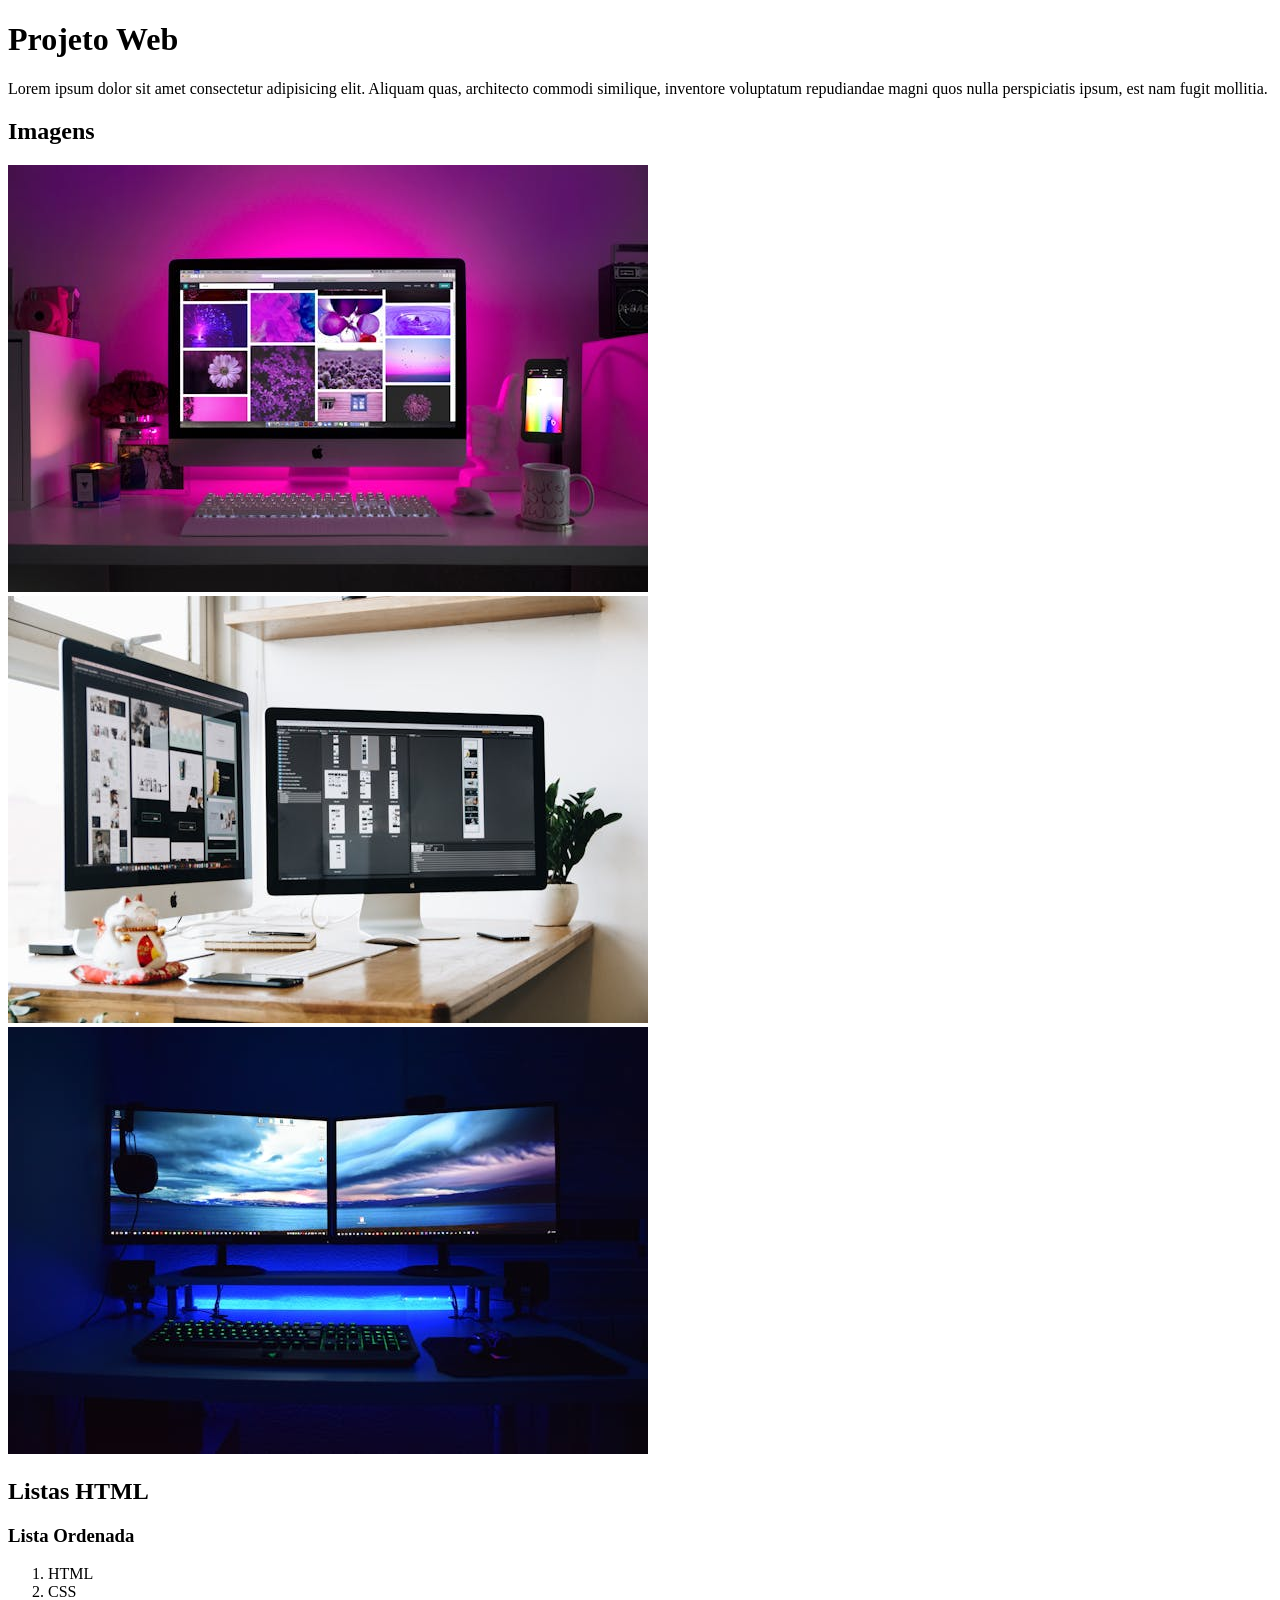
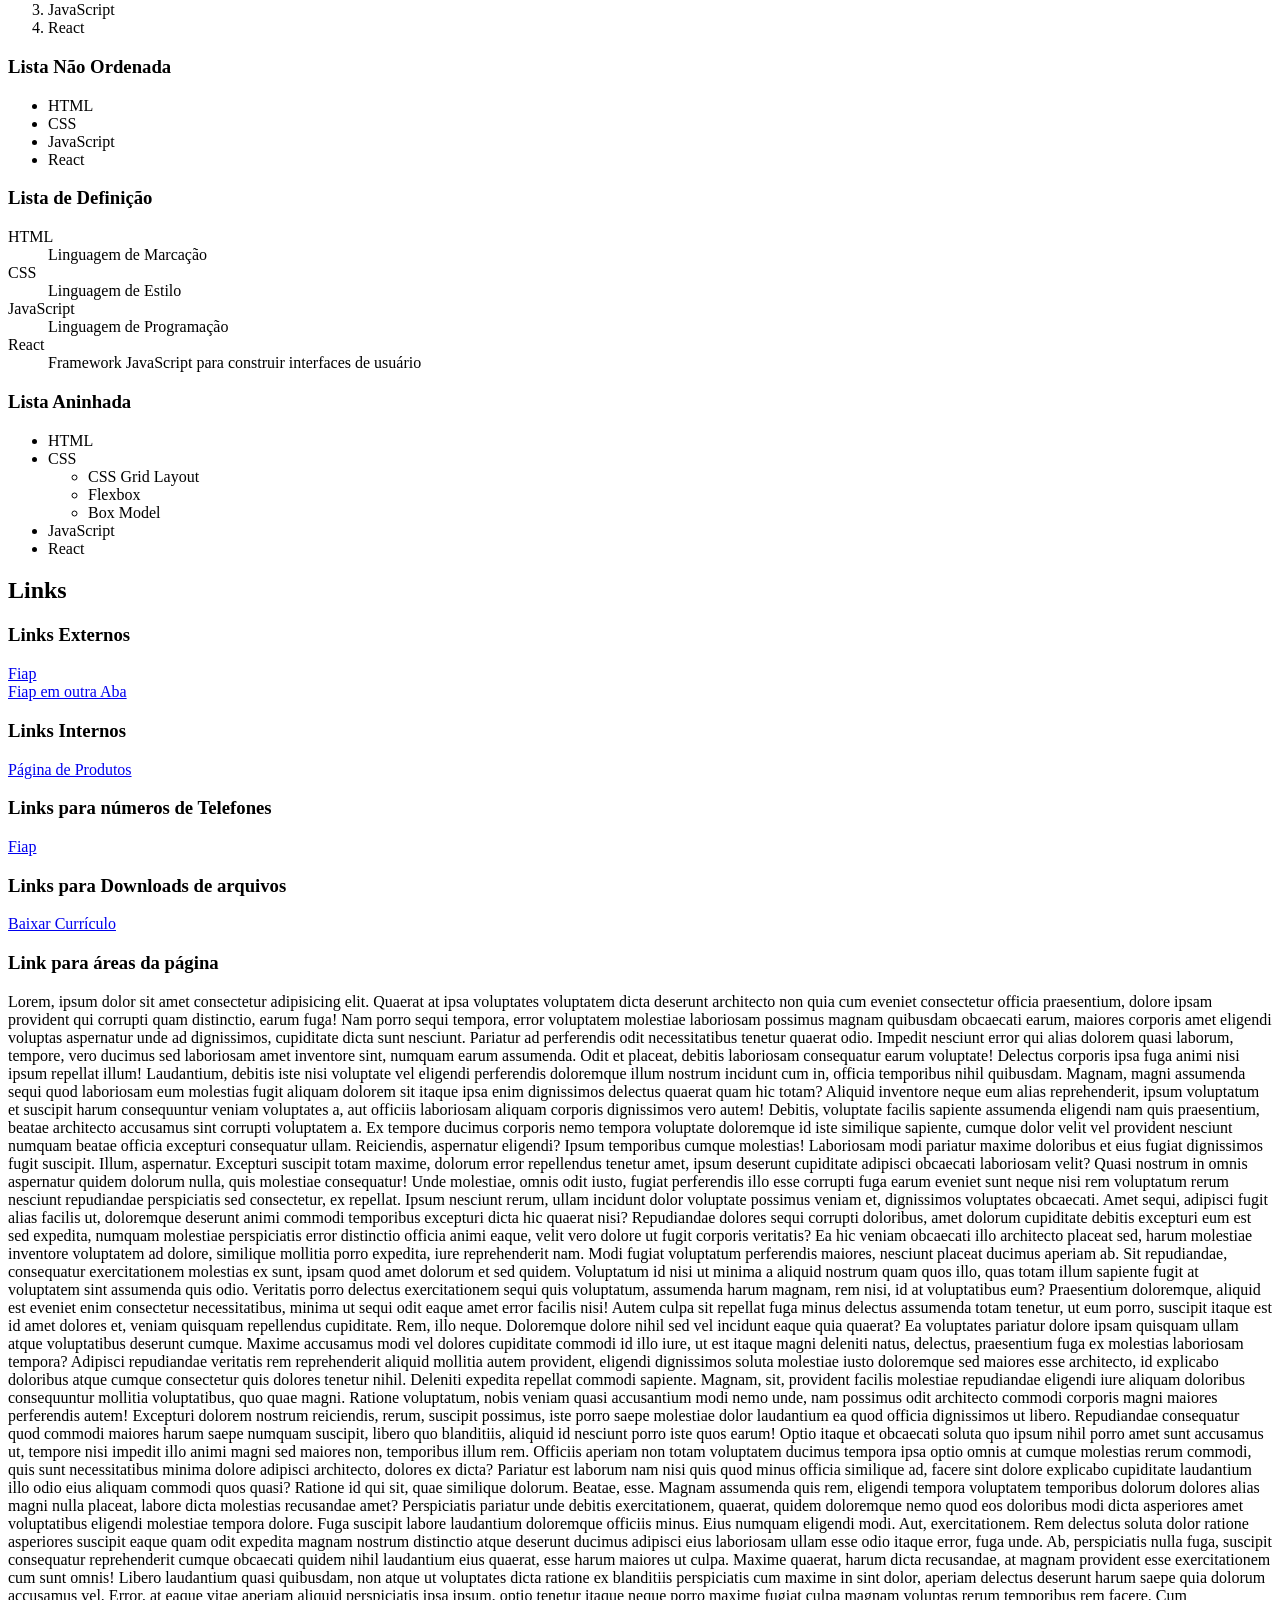
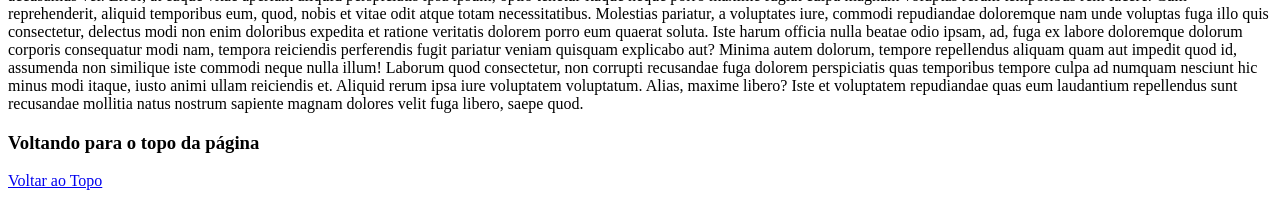
==== index.html @ ab98b302 "Initial commit" ====
<!DOCTYPE html>
<html lang="pt-BR">
<head>
  <meta charset="UTF-8">
  <meta name="viewport" content="width=device-width, initial-scale=1.0">
  <title>Projeto Web</title>
</head>
<body>
  <h1 id="topo">Projeto Web</h1>
  <p>
    Lorem ipsum dolor sit amet consectetur adipisicing elit. Aliquam quas, architecto commodi similique, inventore voluptatum repudiandae magni quos nulla perspiciatis ipsum, est nam fugit mollitia.
  </p>

  <h2>Imagens</h2>
  <img src="./assets/images/pexels-designecologist-1779487.jpg" alt="Meu escritório em casa" title="Meu escritório em casa">
  <img src="./assets/images/pexels-tranmautritam-326501.jpg" alt="Meu escritório no trabalho" title="Meu escritório no trabalho">
  <img src="./assets/images/pexels-xexusdesigner-777001.jpg" alt="Meu quarto gamer" title="Meu quarto gamer">

  <h2>Listas HTML</h2>
  <h3>Lista Ordenada</h3>
  <ol>
    <li>HTML</li>
    <li>CSS</li>
    <li>JavaScript</li>
    <li>React</li>
  </ol>

  <h3>Lista Não Ordenada</h3>
  <ul>
    <li>HTML</li>
    <li>CSS</li>
    <li>JavaScript</li>
    <li>React</li>
  </ul>

  <h3>Lista de Definição</h3>
  <dl>
    <dt>HTML</dt>
    <dd>Linguagem de Marcação</dd>
    <dt>CSS</dt>
    <dd>Linguagem de Estilo</dd>
    <dt>JavaScript</dt>
    <dd>Linguagem de Programação</dd>
    <dt>React</dt>
    <dd>Framework JavaScript para construir interfaces de usuário</dd>
  </dl>

  <h3>Lista Aninhada</h3>
  <ul>
    <li>HTML</li>
    <li>CSS
      <ul>
        <li>CSS Grid Layout</li>
        <li>Flexbox</li>
        <li>Box Model</li>
      </ul>
    </li>
    <li>JavaScript</li>
    <li>React</li>
  </ul>

  <h2>Links</h2>
  <h3>Links Externos</h3>
  <a href="https://www.fiap.com.br">Fiap</a><br>
  <a href="https://www.fiap.com.br" target="_blank">Fiap em outra Aba</a>

  <h3>Links Internos</h3>
  <a href="./assets/pages/produtos.html">Página de Produtos</a>

  <h3>Links para números de Telefones</h3>
  <a href="tel:11950508080">Fiap</a>

  <h3>Links para Downloads de arquivos</h3>
  <a href="./assets/downloads/CV_Samara-v3.pdf" download>Baixar Currículo</a>

  <h3>Link para áreas da página</h3>
  <p>
    Lorem, ipsum dolor sit amet consectetur adipisicing elit. Quaerat at ipsa voluptates voluptatem dicta deserunt architecto non quia cum eveniet consectetur officia praesentium, dolore ipsam provident qui corrupti quam distinctio, earum fuga! Nam porro sequi tempora, error voluptatem molestiae laboriosam possimus magnam quibusdam obcaecati earum, maiores corporis amet eligendi voluptas aspernatur unde ad dignissimos, cupiditate dicta sunt nesciunt. Pariatur ad perferendis odit necessitatibus tenetur quaerat odio. Impedit nesciunt error qui alias dolorem quasi laborum, tempore, vero ducimus sed laboriosam amet inventore sint, numquam earum assumenda. Odit et placeat, debitis laboriosam consequatur earum voluptate! Delectus corporis ipsa fuga animi nisi ipsum repellat illum! Laudantium, debitis iste nisi voluptate vel eligendi perferendis doloremque illum nostrum incidunt cum in, officia temporibus nihil quibusdam. Magnam, magni assumenda sequi quod laboriosam eum molestias fugit aliquam dolorem sit itaque ipsa enim dignissimos delectus quaerat quam hic totam? Aliquid inventore neque eum alias reprehenderit, ipsum voluptatum et suscipit harum consequuntur veniam voluptates a, aut officiis laboriosam aliquam corporis dignissimos vero autem! Debitis, voluptate facilis sapiente assumenda eligendi nam quis praesentium, beatae architecto accusamus sint corrupti voluptatem a. Ex tempore ducimus corporis nemo tempora voluptate doloremque id iste similique sapiente, cumque dolor velit vel provident nesciunt numquam beatae officia excepturi consequatur ullam. Reiciendis, aspernatur eligendi? Ipsum temporibus cumque molestias! Laboriosam modi pariatur maxime doloribus et eius fugiat dignissimos fugit suscipit. Illum, aspernatur. Excepturi suscipit totam maxime, dolorum error repellendus tenetur amet, ipsum deserunt cupiditate adipisci obcaecati laboriosam velit? Quasi nostrum in omnis aspernatur quidem dolorum nulla, quis molestiae consequatur! Unde molestiae, omnis odit iusto, fugiat perferendis illo esse corrupti fuga earum eveniet sunt neque nisi rem voluptatum rerum nesciunt repudiandae perspiciatis sed consectetur, ex repellat. Ipsum nesciunt rerum, ullam incidunt dolor voluptate possimus veniam et, dignissimos voluptates obcaecati. Amet sequi, adipisci fugit alias facilis ut, doloremque deserunt animi commodi temporibus excepturi dicta hic quaerat nisi? Repudiandae dolores sequi corrupti doloribus, amet dolorum cupiditate debitis excepturi eum est sed expedita, numquam molestiae perspiciatis error distinctio officia animi eaque, velit vero dolore ut fugit corporis veritatis? Ea hic veniam obcaecati illo architecto placeat sed, harum molestiae inventore voluptatem ad dolore, similique mollitia porro expedita, iure reprehenderit nam. Modi fugiat voluptatum perferendis maiores, nesciunt placeat ducimus aperiam ab. Sit repudiandae, consequatur exercitationem molestias ex sunt, ipsam quod amet dolorum et sed quidem. Voluptatum id nisi ut minima a aliquid nostrum quam quos illo, quas totam illum sapiente fugit at voluptatem sint assumenda quis odio. Veritatis porro delectus exercitationem sequi quis voluptatum, assumenda harum magnam, rem nisi, id at voluptatibus eum? Praesentium doloremque, aliquid est eveniet enim consectetur necessitatibus, minima ut sequi odit eaque amet error facilis nisi! Autem culpa sit repellat fuga minus delectus assumenda totam tenetur, ut eum porro, suscipit itaque est id amet dolores et, veniam quisquam repellendus cupiditate. Rem, illo neque. Doloremque dolore nihil sed vel incidunt eaque quia quaerat? Ea voluptates pariatur dolore ipsam quisquam ullam atque voluptatibus deserunt cumque. Maxime accusamus modi vel dolores cupiditate commodi id illo iure, ut est itaque magni deleniti natus, delectus, praesentium fuga ex molestias laboriosam tempora? Adipisci repudiandae veritatis rem reprehenderit aliquid mollitia autem provident, eligendi dignissimos soluta molestiae iusto doloremque sed maiores esse architecto, id explicabo doloribus atque cumque consectetur quis dolores tenetur nihil. Deleniti expedita repellat commodi sapiente. Magnam, sit, provident facilis molestiae repudiandae eligendi iure aliquam doloribus consequuntur mollitia voluptatibus, quo quae magni. Ratione voluptatum, nobis veniam quasi accusantium modi nemo unde, nam possimus odit architecto commodi corporis magni maiores perferendis autem! Excepturi dolorem nostrum reiciendis, rerum, suscipit possimus, iste porro saepe molestiae dolor laudantium ea quod officia dignissimos ut libero. Repudiandae consequatur quod commodi maiores harum saepe numquam suscipit, libero quo blanditiis, aliquid id nesciunt porro iste quos earum! Optio itaque et obcaecati soluta quo ipsum nihil porro amet sunt accusamus ut, tempore nisi impedit illo animi magni sed maiores non, temporibus illum rem. Officiis aperiam non totam voluptatem ducimus tempora ipsa optio omnis at cumque molestias rerum commodi, quis sunt necessitatibus minima dolore adipisci architecto, dolores ex dicta? Pariatur est laborum nam nisi quis quod minus officia similique ad, facere sint dolore explicabo cupiditate laudantium illo odio eius aliquam commodi quos quasi? Ratione id qui sit, quae similique dolorum. Beatae, esse. Magnam assumenda quis rem, eligendi tempora voluptatem temporibus dolorum dolores alias magni nulla placeat, labore dicta molestias recusandae amet? Perspiciatis pariatur unde debitis exercitationem, quaerat, quidem doloremque nemo quod eos doloribus modi dicta asperiores amet voluptatibus eligendi molestiae tempora dolore. Fuga suscipit labore laudantium doloremque officiis minus. Eius numquam eligendi modi. Aut, exercitationem. Rem delectus soluta dolor ratione asperiores suscipit eaque quam odit expedita magnam nostrum distinctio atque deserunt ducimus adipisci eius laboriosam ullam esse odio itaque error, fuga unde. Ab, perspiciatis nulla fuga, suscipit consequatur reprehenderit cumque obcaecati quidem nihil laudantium eius quaerat, esse harum maiores ut culpa. Maxime quaerat, harum dicta recusandae, at magnam provident esse exercitationem cum sunt omnis! Libero laudantium quasi quibusdam, non atque ut voluptates dicta ratione ex blanditiis perspiciatis cum maxime in sint dolor, aperiam delectus deserunt harum saepe quia dolorum accusamus vel. Error, at eaque vitae aperiam aliquid perspiciatis ipsa ipsum, optio tenetur itaque neque porro maxime fugiat culpa magnam voluptas rerum temporibus rem facere. Cum reprehenderit, aliquid temporibus eum, quod, nobis et vitae odit atque totam necessitatibus. Molestias pariatur, a voluptates iure, commodi repudiandae doloremque nam unde voluptas fuga illo quis consectetur, delectus modi non enim doloribus expedita et ratione veritatis dolorem porro eum quaerat soluta. Iste harum officia nulla beatae odio ipsam, ad, fuga ex labore doloremque dolorum corporis consequatur modi nam, tempora reiciendis perferendis fugit pariatur veniam quisquam explicabo aut? Minima autem dolorum, tempore repellendus aliquam quam aut impedit quod id, assumenda non similique iste commodi neque nulla illum! Laborum quod consectetur, non corrupti recusandae fuga dolorem perspiciatis quas temporibus tempore culpa ad numquam nesciunt hic minus modi itaque, iusto animi ullam reiciendis et. Aliquid rerum ipsa iure voluptatem voluptatum. Alias, maxime libero? Iste et voluptatem repudiandae quas eum laudantium repellendus sunt recusandae mollitia natus nostrum sapiente magnam dolores velit fuga libero, saepe quod.
  </p>
  <h3>Voltando para o topo da página</h3>
  <a href="#topo">Voltar ao Topo</a>
</body>
</html>
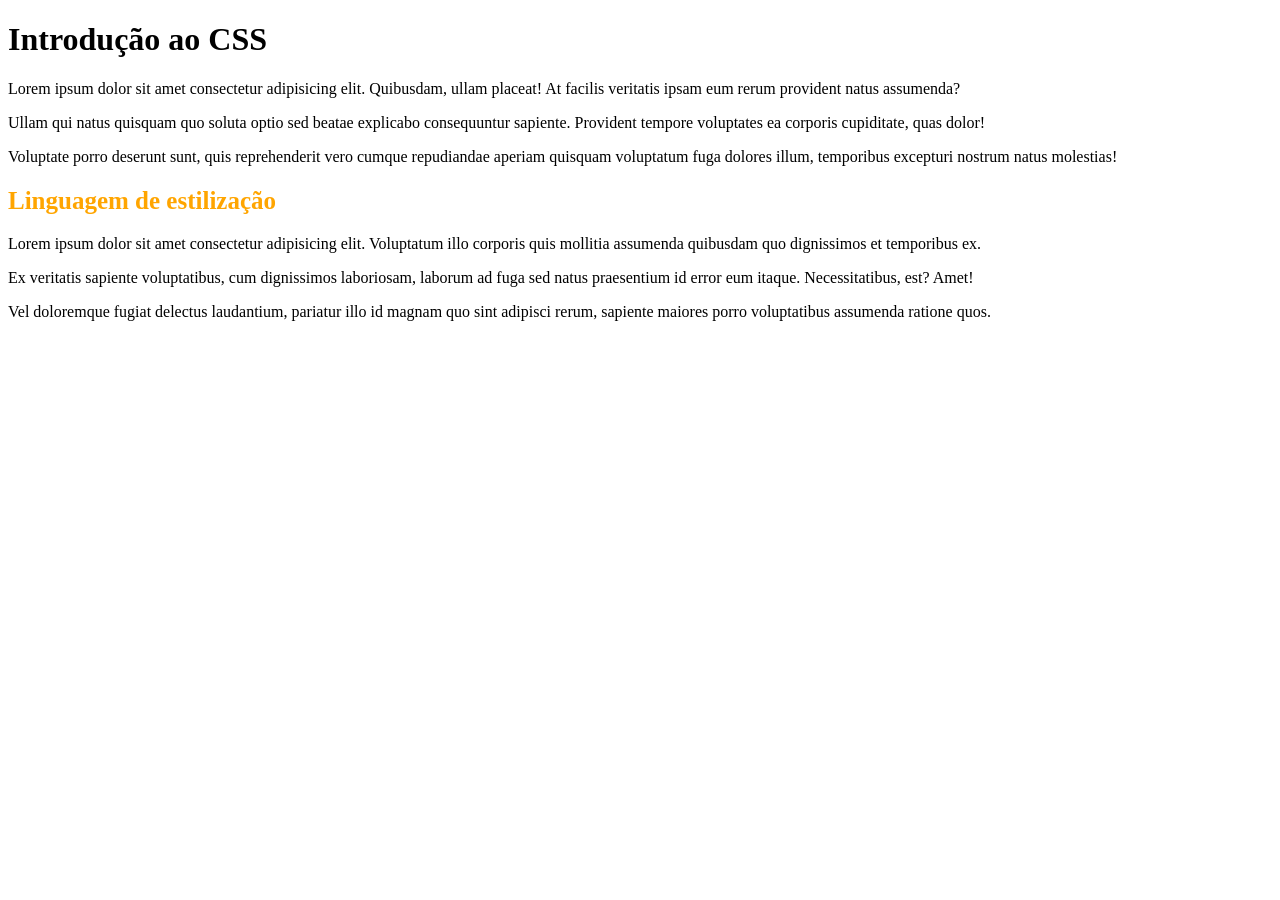
==== commit df683416: "CSS_inline_interno_externo" ====
--- a/index.html
+++ b/index.html
@@ -3,81 +3,41 @@
 <head>
   <meta charset="UTF-8">
   <meta name="viewport" content="width=device-width, initial-scale=1.0">
-  <title>Projeto Web</title>
+  <title>Introdução CSS</title>
+
+  <!-- CSS Interno - dentro da tag <style> -->
+<!--   <style>
+    p {
+      color:darkmagenta;
+      font-size: 20px;
+    }
+  </style> -->
+
+<!--Linkar a CSS com o HTML-->
+<link rel="stylesheet" href="./assets/css/styles.css">
 </head>
 <body>
-  <h1 id="topo">Projeto Web</h1>
-  <p>
-    Lorem ipsum dolor sit amet consectetur adipisicing elit. Aliquam quas, architecto commodi similique, inventore voluptatum repudiandae magni quos nulla perspiciatis ipsum, est nam fugit mollitia.
-  </p>
 
-  <h2>Imagens</h2>
-  <img src="./assets/images/pexels-designecologist-1779487.jpg" alt="Meu escritório em casa" title="Meu escritório em casa">
-  <img src="./assets/images/pexels-tranmautritam-326501.jpg" alt="Meu escritório no trabalho" title="Meu escritório no trabalho">
-  <img src="./assets/images/pexels-xexusdesigner-777001.jpg" alt="Meu quarto gamer" title="Meu quarto gamer">
+  <!-- CSS Inline - atributo style-->
+<!--   <h1 style="color:red">Introdução ao CSS</h1> -->
 
-  <h2>Listas HTML</h2>
-  <h3>Lista Ordenada</h3>
-  <ol>
-    <li>HTML</li>
-    <li>CSS</li>
-    <li>JavaScript</li>
-    <li>React</li>
-  </ol>
+  <h1>Introdução ao CSS</h1>
 
-  <h3>Lista Não Ordenada</h3>
-  <ul>
-    <li>HTML</li>
-    <li>CSS</li>
-    <li>JavaScript</li>
-    <li>React</li>
-  </ul>
+<!--   <p style="color:blue">Lorem ipsum dolor sit amet consectetur adipisicing elit. Quibusdam, ullam placeat! At facilis veritatis ipsam eum rerum provident natus assumenda?</p> -->
 
-  <h3>Lista de Definição</h3>
-  <dl>
-    <dt>HTML</dt>
-    <dd>Linguagem de Marcação</dd>
-    <dt>CSS</dt>
-    <dd>Linguagem de Estilo</dd>
-    <dt>JavaScript</dt>
-    <dd>Linguagem de Programação</dd>
-    <dt>React</dt>
-    <dd>Framework JavaScript para construir interfaces de usuário</dd>
-  </dl>
+  <p>Lorem ipsum dolor sit amet consectetur adipisicing elit. Quibusdam, ullam placeat! At facilis veritatis ipsam eum rerum provident natus assumenda?</p>
 
-  <h3>Lista Aninhada</h3>
-  <ul>
-    <li>HTML</li>
-    <li>CSS
-      <ul>
-        <li>CSS Grid Layout</li>
-        <li>Flexbox</li>
-        <li>Box Model</li>
-      </ul>
-    </li>
-    <li>JavaScript</li>
-    <li>React</li>
-  </ul>
+  <p>Ullam qui natus quisquam quo soluta optio sed beatae explicabo consequuntur sapiente. Provident tempore voluptates ea corporis cupiditate, quas dolor!</p>
 
-  <h2>Links</h2>
-  <h3>Links Externos</h3>
-  <a href="https://www.fiap.com.br">Fiap</a><br>
-  <a href="https://www.fiap.com.br" target="_blank">Fiap em outra Aba</a>
+  <p>Voluptate porro deserunt sunt, quis reprehenderit vero cumque repudiandae aperiam quisquam voluptatum fuga dolores illum, temporibus excepturi nostrum natus molestias!</p>
 
-  <h3>Links Internos</h3>
-  <a href="./assets/pages/produtos.html">Página de Produtos</a>
+  <h2>Linguagem de estilização</h2>
+  <p>Lorem ipsum dolor sit amet consectetur adipisicing elit. Voluptatum illo corporis quis mollitia assumenda quibusdam quo dignissimos et temporibus ex.</p>
 
-  <h3>Links para números de Telefones</h3>
-  <a href="tel:11950508080">Fiap</a>
+  <p>Ex veritatis sapiente voluptatibus, cum dignissimos laboriosam, laborum ad fuga sed natus praesentium id error eum itaque. Necessitatibus, est? Amet!</p>
 
-  <h3>Links para Downloads de arquivos</h3>
-  <a href="./assets/downloads/CV_Samara-v3.pdf" download>Baixar Currículo</a>
+  <p>Vel doloremque fugiat delectus laudantium, pariatur illo id magnam quo sint adipisci rerum, sapiente maiores porro voluptatibus assumenda ratione quos.</p>
 
-  <h3>Link para áreas da página</h3>
-  <p>
-    Lorem, ipsum dolor sit amet consectetur adipisicing elit. Quaerat at ipsa voluptates voluptatem dicta deserunt architecto non quia cum eveniet consectetur officia praesentium, dolore ipsam provident qui corrupti quam distinctio, earum fuga! Nam porro sequi tempora, error voluptatem molestiae laboriosam possimus magnam quibusdam obcaecati earum, maiores corporis amet eligendi voluptas aspernatur unde ad dignissimos, cupiditate dicta sunt nesciunt. Pariatur ad perferendis odit necessitatibus tenetur quaerat odio. Impedit nesciunt error qui alias dolorem quasi laborum, tempore, vero ducimus sed laboriosam amet inventore sint, numquam earum assumenda. Odit et placeat, debitis laboriosam consequatur earum voluptate! Delectus corporis ipsa fuga animi nisi ipsum repellat illum! Laudantium, debitis iste nisi voluptate vel eligendi perferendis doloremque illum nostrum incidunt cum in, officia temporibus nihil quibusdam. Magnam, magni assumenda sequi quod laboriosam eum molestias fugit aliquam dolorem sit itaque ipsa enim dignissimos delectus quaerat quam hic totam? Aliquid inventore neque eum alias reprehenderit, ipsum voluptatum et suscipit harum consequuntur veniam voluptates a, aut officiis laboriosam aliquam corporis dignissimos vero autem! Debitis, voluptate facilis sapiente assumenda eligendi nam quis praesentium, beatae architecto accusamus sint corrupti voluptatem a. Ex tempore ducimus corporis nemo tempora voluptate doloremque id iste similique sapiente, cumque dolor velit vel provident nesciunt numquam beatae officia excepturi consequatur ullam. Reiciendis, aspernatur eligendi? Ipsum temporibus cumque molestias! Laboriosam modi pariatur maxime doloribus et eius fugiat dignissimos fugit suscipit. Illum, aspernatur. Excepturi suscipit totam maxime, dolorum error repellendus tenetur amet, ipsum deserunt cupiditate adipisci obcaecati laboriosam velit? Quasi nostrum in omnis aspernatur quidem dolorum nulla, quis molestiae consequatur! Unde molestiae, omnis odit iusto, fugiat perferendis illo esse corrupti fuga earum eveniet sunt neque nisi rem voluptatum rerum nesciunt repudiandae perspiciatis sed consectetur, ex repellat. Ipsum nesciunt rerum, ullam incidunt dolor voluptate possimus veniam et, dignissimos voluptates obcaecati. Amet sequi, adipisci fugit alias facilis ut, doloremque deserunt animi commodi temporibus excepturi dicta hic quaerat nisi? Repudiandae dolores sequi corrupti doloribus, amet dolorum cupiditate debitis excepturi eum est sed expedita, numquam molestiae perspiciatis error distinctio officia animi eaque, velit vero dolore ut fugit corporis veritatis? Ea hic veniam obcaecati illo architecto placeat sed, harum molestiae inventore voluptatem ad dolore, similique mollitia porro expedita, iure reprehenderit nam. Modi fugiat voluptatum perferendis maiores, nesciunt placeat ducimus aperiam ab. Sit repudiandae, consequatur exercitationem molestias ex sunt, ipsam quod amet dolorum et sed quidem. Voluptatum id nisi ut minima a aliquid nostrum quam quos illo, quas totam illum sapiente fugit at voluptatem sint assumenda quis odio. Veritatis porro delectus exercitationem sequi quis voluptatum, assumenda harum magnam, rem nisi, id at voluptatibus eum? Praesentium doloremque, aliquid est eveniet enim consectetur necessitatibus, minima ut sequi odit eaque amet error facilis nisi! Autem culpa sit repellat fuga minus delectus assumenda totam tenetur, ut eum porro, suscipit itaque est id amet dolores et, veniam quisquam repellendus cupiditate. Rem, illo neque. Doloremque dolore nihil sed vel incidunt eaque quia quaerat? Ea voluptates pariatur dolore ipsam quisquam ullam atque voluptatibus deserunt cumque. Maxime accusamus modi vel dolores cupiditate commodi id illo iure, ut est itaque magni deleniti natus, delectus, praesentium fuga ex molestias laboriosam tempora? Adipisci repudiandae veritatis rem reprehenderit aliquid mollitia autem provident, eligendi dignissimos soluta molestiae iusto doloremque sed maiores esse architecto, id explicabo doloribus atque cumque consectetur quis dolores tenetur nihil. Deleniti expedita repellat commodi sapiente. Magnam, sit, provident facilis molestiae repudiandae eligendi iure aliquam doloribus consequuntur mollitia voluptatibus, quo quae magni. Ratione voluptatum, nobis veniam quasi accusantium modi nemo unde, nam possimus odit architecto commodi corporis magni maiores perferendis autem! Excepturi dolorem nostrum reiciendis, rerum, suscipit possimus, iste porro saepe molestiae dolor laudantium ea quod officia dignissimos ut libero. Repudiandae consequatur quod commodi maiores harum saepe numquam suscipit, libero quo blanditiis, aliquid id nesciunt porro iste quos earum! Optio itaque et obcaecati soluta quo ipsum nihil porro amet sunt accusamus ut, tempore nisi impedit illo animi magni sed maiores non, temporibus illum rem. Officiis aperiam non totam voluptatem ducimus tempora ipsa optio omnis at cumque molestias rerum commodi, quis sunt necessitatibus minima dolore adipisci architecto, dolores ex dicta? Pariatur est laborum nam nisi quis quod minus officia similique ad, facere sint dolore explicabo cupiditate laudantium illo odio eius aliquam commodi quos quasi? Ratione id qui sit, quae similique dolorum. Beatae, esse. Magnam assumenda quis rem, eligendi tempora voluptatem temporibus dolorum dolores alias magni nulla placeat, labore dicta molestias recusandae amet? Perspiciatis pariatur unde debitis exercitationem, quaerat, quidem doloremque nemo quod eos doloribus modi dicta asperiores amet voluptatibus eligendi molestiae tempora dolore. Fuga suscipit labore laudantium doloremque officiis minus. Eius numquam eligendi modi. Aut, exercitationem. Rem delectus soluta dolor ratione asperiores suscipit eaque quam odit expedita magnam nostrum distinctio atque deserunt ducimus adipisci eius laboriosam ullam esse odio itaque error, fuga unde. Ab, perspiciatis nulla fuga, suscipit consequatur reprehenderit cumque obcaecati quidem nihil laudantium eius quaerat, esse harum maiores ut culpa. Maxime quaerat, harum dicta recusandae, at magnam provident esse exercitationem cum sunt omnis! Libero laudantium quasi quibusdam, non atque ut voluptates dicta ratione ex blanditiis perspiciatis cum maxime in sint dolor, aperiam delectus deserunt harum saepe quia dolorum accusamus vel. Error, at eaque vitae aperiam aliquid perspiciatis ipsa ipsum, optio tenetur itaque neque porro maxime fugiat culpa magnam voluptas rerum temporibus rem facere. Cum reprehenderit, aliquid temporibus eum, quod, nobis et vitae odit atque totam necessitatibus. Molestias pariatur, a voluptates iure, commodi repudiandae doloremque nam unde voluptas fuga illo quis consectetur, delectus modi non enim doloribus expedita et ratione veritatis dolorem porro eum quaerat soluta. Iste harum officia nulla beatae odio ipsam, ad, fuga ex labore doloremque dolorum corporis consequatur modi nam, tempora reiciendis perferendis fugit pariatur veniam quisquam explicabo aut? Minima autem dolorum, tempore repellendus aliquam quam aut impedit quod id, assumenda non similique iste commodi neque nulla illum! Laborum quod consectetur, non corrupti recusandae fuga dolorem perspiciatis quas temporibus tempore culpa ad numquam nesciunt hic minus modi itaque, iusto animi ullam reiciendis et. Aliquid rerum ipsa iure voluptatem voluptatum. Alias, maxime libero? Iste et voluptatem repudiandae quas eum laudantium repellendus sunt recusandae mollitia natus nostrum sapiente magnam dolores velit fuga libero, saepe quod.
-  </p>
-  <h3>Voltando para o topo da página</h3>
-  <a href="#topo">Voltar ao Topo</a>
+
 </body>
 </html>
--- a/assets/css/styles.css
+++ b/assets/css/styles.css
@@ -0,0 +1,9 @@
+h2 {
+  font-size: 25px;
+  color: orange;
+}
+
+p {
+  color: black;
+
+}
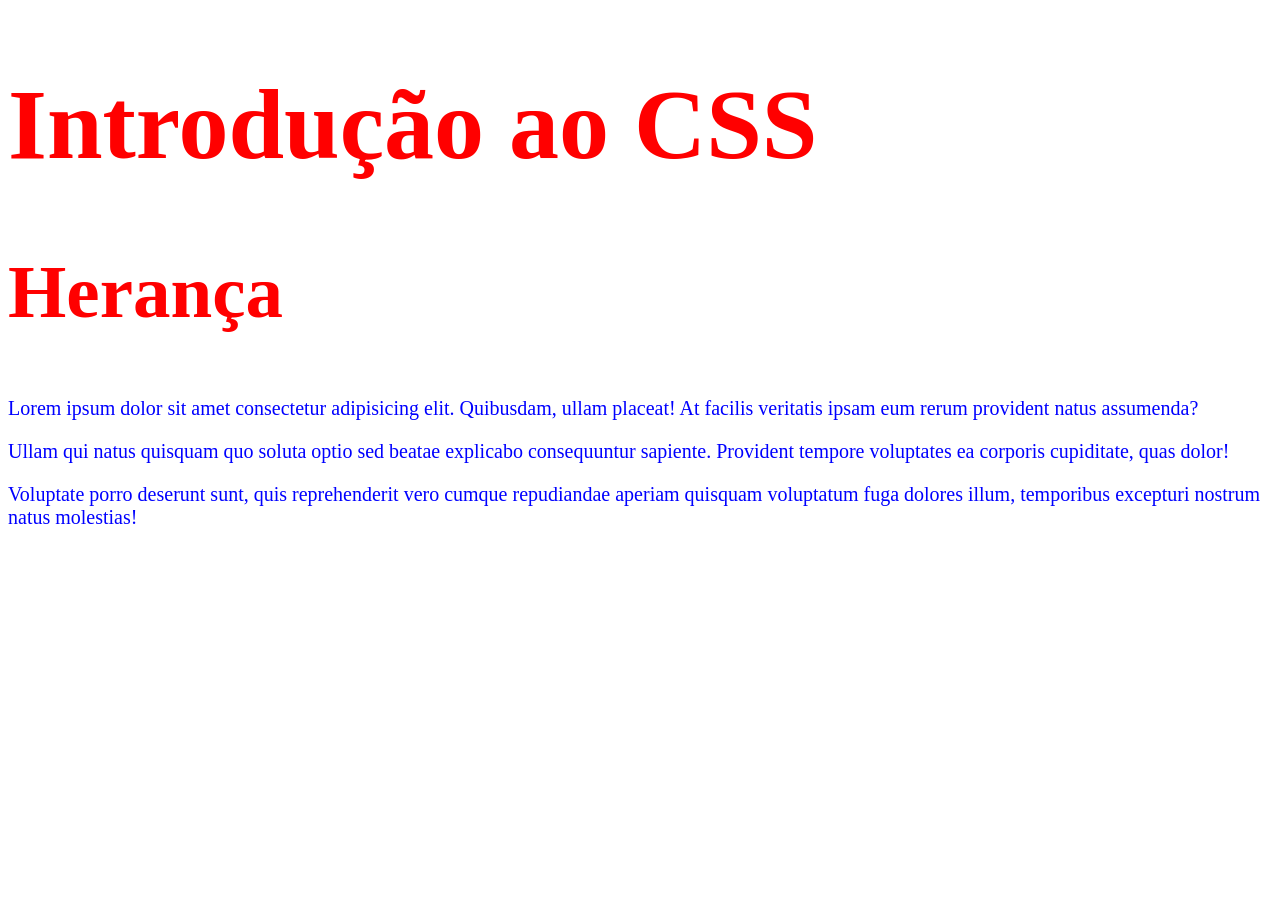
==== commit 2c844770: "herança" ====
--- a/index.html
+++ b/index.html
@@ -5,39 +5,18 @@
   <meta name="viewport" content="width=device-width, initial-scale=1.0">
   <title>Introdução CSS</title>
 
-  <!-- CSS Interno - dentro da tag <style> -->
-<!--   <style>
-    p {
-      color:darkmagenta;
-      font-size: 20px;
-    }
-  </style> -->
-
-<!--Linkar a CSS com o HTML-->
 <link rel="stylesheet" href="./assets/css/styles.css">
 </head>
 <body>
 
-  <!-- CSS Inline - atributo style-->
-<!--   <h1 style="color:red">Introdução ao CSS</h1> -->
-
   <h1>Introdução ao CSS</h1>
 
-<!--   <p style="color:blue">Lorem ipsum dolor sit amet consectetur adipisicing elit. Quibusdam, ullam placeat! At facilis veritatis ipsam eum rerum provident natus assumenda?</p> -->
-
+  <h2>Herança</h2>
   <p>Lorem ipsum dolor sit amet consectetur adipisicing elit. Quibusdam, ullam placeat! At facilis veritatis ipsam eum rerum provident natus assumenda?</p>
 
   <p>Ullam qui natus quisquam quo soluta optio sed beatae explicabo consequuntur sapiente. Provident tempore voluptates ea corporis cupiditate, quas dolor!</p>
 
   <p>Voluptate porro deserunt sunt, quis reprehenderit vero cumque repudiandae aperiam quisquam voluptatum fuga dolores illum, temporibus excepturi nostrum natus molestias!</p>
 
-  <h2>Linguagem de estilização</h2>
-  <p>Lorem ipsum dolor sit amet consectetur adipisicing elit. Voluptatum illo corporis quis mollitia assumenda quibusdam quo dignissimos et temporibus ex.</p>
-
-  <p>Ex veritatis sapiente voluptatibus, cum dignissimos laboriosam, laborum ad fuga sed natus praesentium id error eum itaque. Necessitatibus, est? Amet!</p>
-
-  <p>Vel doloremque fugiat delectus laudantium, pariatur illo id magnam quo sint adipisci rerum, sapiente maiores porro voluptatibus assumenda ratione quos.</p>
-
-
 </body>
 </html>
--- a/assets/css/styles.css
+++ b/assets/css/styles.css
@@ -1,9 +1,9 @@
-h2 {
-  font-size: 25px;
-  color: orange;
+body {
+  color: red;
+  font-size: 50px;
 }
 
 p {
-  color: black;
-
-}
+  font-size: 20px;
+  color: blue;
+}
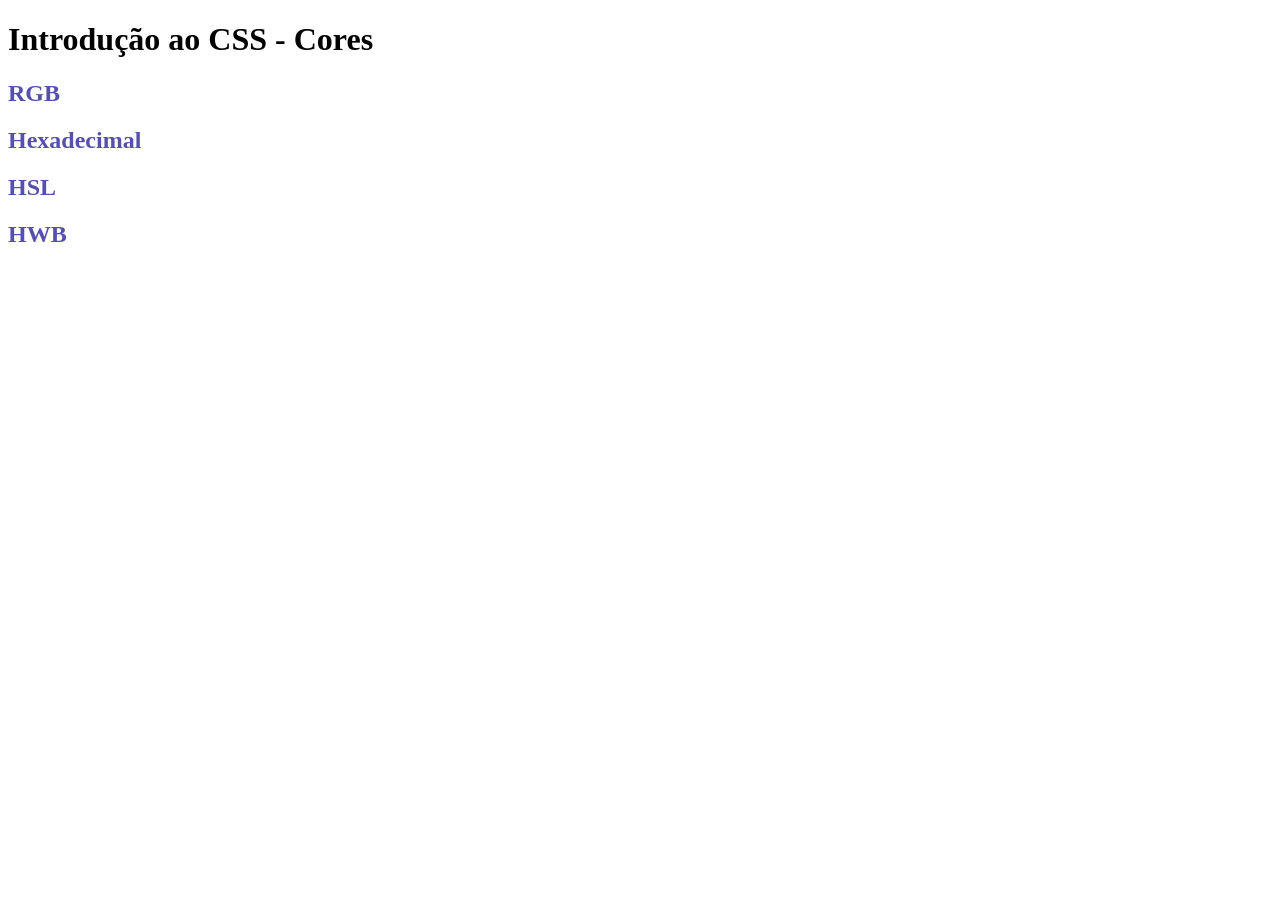
==== commit 59bfde7b: "padroes_cores" ====
--- a/index.html
+++ b/index.html
@@ -9,14 +9,12 @@
 </head>
 <body>
 
-  <h1>Introdução ao CSS</h1>
-
-  <h2>Herança</h2>
-  <p>Lorem ipsum dolor sit amet consectetur adipisicing elit. Quibusdam, ullam placeat! At facilis veritatis ipsam eum rerum provident natus assumenda?</p>
-
-  <p>Ullam qui natus quisquam quo soluta optio sed beatae explicabo consequuntur sapiente. Provident tempore voluptates ea corporis cupiditate, quas dolor!</p>
-
-  <p>Voluptate porro deserunt sunt, quis reprehenderit vero cumque repudiandae aperiam quisquam voluptatum fuga dolores illum, temporibus excepturi nostrum natus molestias!</p>
+  <h1>Introdução ao CSS - Cores</h1>
+  
+  <h2>RGB</h2>
+  <h2>Hexadecimal</h2>
+  <h2>HSL</h2>
+  <h2>HWB</h2>
 
 </body>
 </html>
--- a/assets/css/styles.css
+++ b/assets/css/styles.css
@@ -1,9 +1,15 @@
-body {
-  color: red;
-  font-size: 50px;
+h2 {
+  color: rgb(50, 42, 165);
 }
 
-p {
-  font-size: 20px;
-  color: blue;
+h2 {
+  color: #322aa5;
+}
+
+h2 {
+  color: hsl(244, 79%, 63%);
+}
+
+h2 {
+  color: hwb(244 31% 32%);
 }
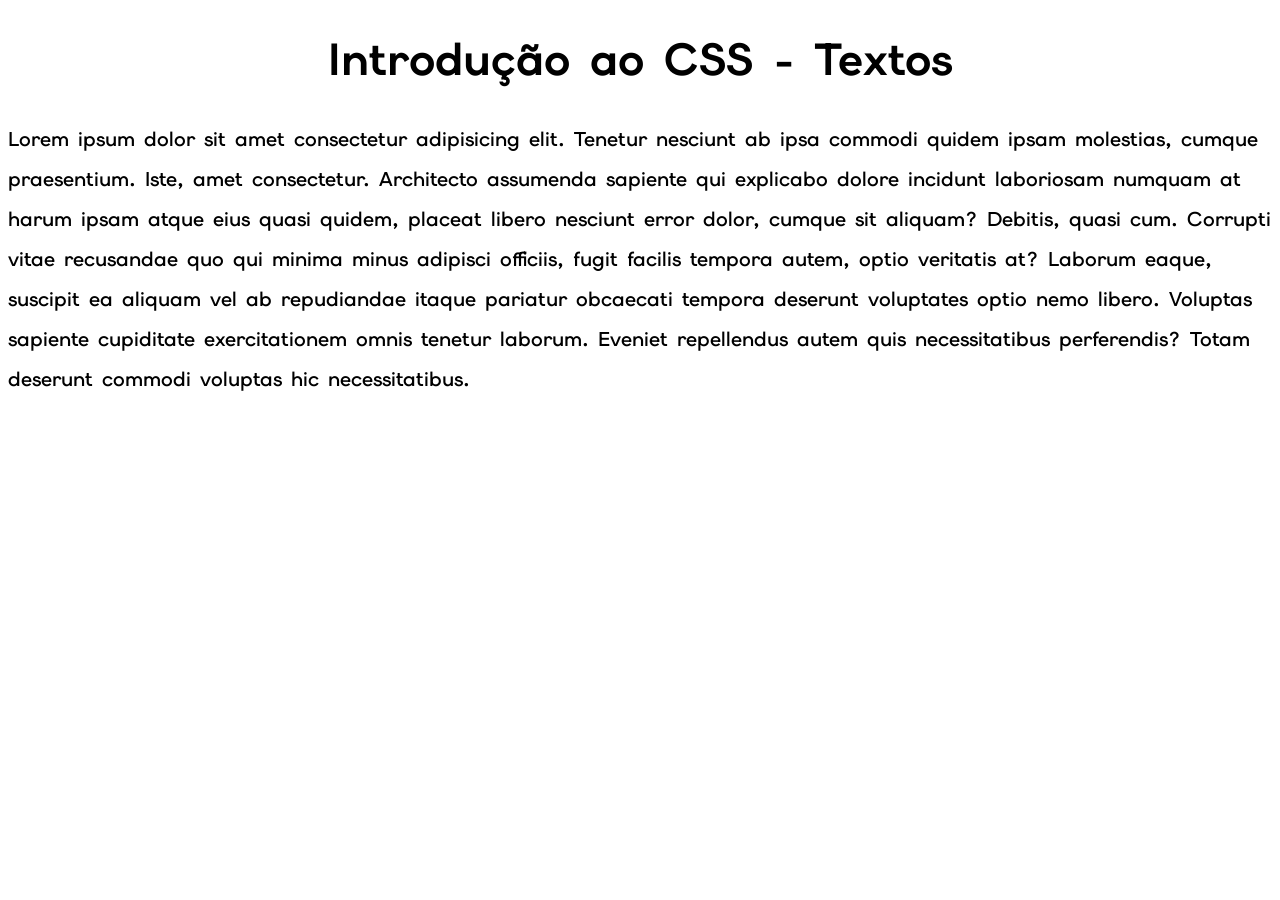
==== commit b74f433b: "formatacao_textos" ====
--- a/index.html
+++ b/index.html
@@ -1,6 +1,11 @@
 <!DOCTYPE html>
 <html lang="pt-BR">
 <head>
+<!--   Linkando o Google Fonts -->
+  <link rel="preconnect" href="https://fonts.googleapis.com">
+  <link rel="preconnect" href="https://fonts.gstatic.com" crossorigin>
+  <link href="https://fonts.googleapis.com/css2?family=Elms+Sans:ital,wght@0,100..900;1,100..900&display=swap" rel="stylesheet">
+
   <meta charset="UTF-8">
   <meta name="viewport" content="width=device-width, initial-scale=1.0">
   <title>Introdução CSS</title>
@@ -9,12 +14,10 @@
 </head>
 <body>
 
-  <h1>Introdução ao CSS - Cores</h1>
-  
-  <h2>RGB</h2>
-  <h2>Hexadecimal</h2>
-  <h2>HSL</h2>
-  <h2>HWB</h2>
+  <h1>Introdução ao CSS - Textos</h1>
+
+  <p>Lorem ipsum dolor sit amet consectetur adipisicing elit. Tenetur nesciunt ab ipsa commodi quidem ipsam molestias, cumque praesentium. Iste, amet consectetur. Architecto assumenda sapiente qui explicabo dolore incidunt laboriosam numquam at harum ipsam atque eius quasi quidem, placeat libero nesciunt error dolor, cumque sit aliquam? Debitis, quasi cum. Corrupti vitae recusandae quo qui minima minus adipisci officiis, fugit facilis tempora autem, optio veritatis at? Laborum eaque, suscipit ea aliquam vel ab repudiandae itaque pariatur obcaecati tempora deserunt voluptates optio nemo libero. Voluptas sapiente cupiditate exercitationem omnis tenetur laborum. Eveniet repellendus autem quis necessitatibus perferendis? Totam deserunt commodi voluptas hic necessitatibus.</p>
+
 
 </body>
 </html>
--- a/assets/css/styles.css
+++ b/assets/css/styles.css
@@ -1,15 +1,24 @@
-h2 {
-  color: rgb(50, 42, 165);
+body {
+  font-family: "Elms Sans", sans-serif;
 }
 
-h2 {
-  color: #322aa5;
+h1 {
+  font-size: 45px;
+  text-align: center;
 }
 
-h2 {
-  color: hsl(244, 79%, 63%);
+p {
+  font-size: 20px;
+  font-weight: 600;
+  text-align: left;
+/*   font-style: italic;
+  text-decoration: overline;
+  text-transform: capitalize;
+  word-spacing: 15px;
+  letter-spacing: 5px; */
+  line-height: 40px;
+
+
+
+
 }
-
-h2 {
-  color: hwb(244 31% 32%);
-}
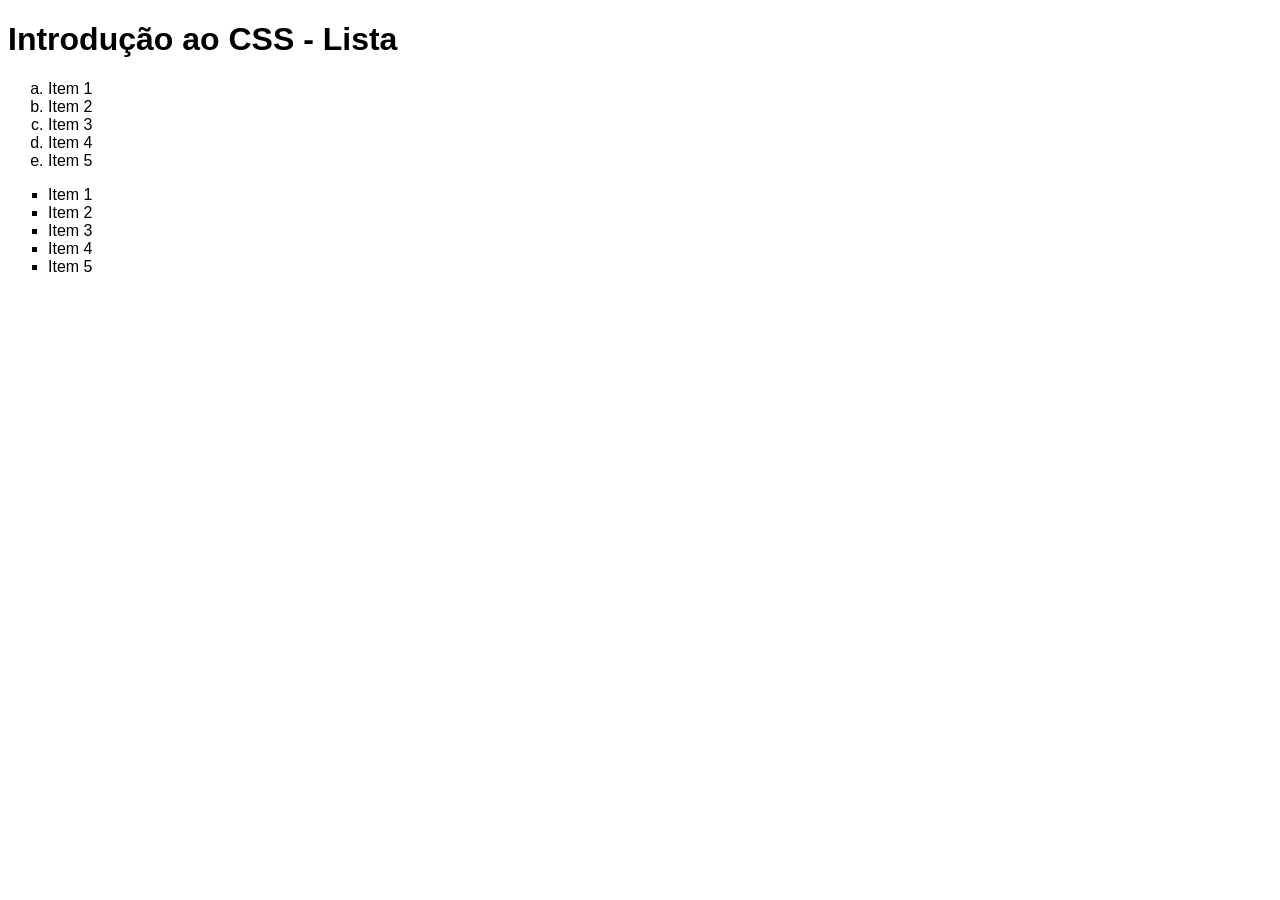
==== commit 8d7788a7: "formatacao_listas" ====
--- a/index.html
+++ b/index.html
@@ -1,11 +1,6 @@
 <!DOCTYPE html>
 <html lang="pt-BR">
 <head>
-<!--   Linkando o Google Fonts -->
-  <link rel="preconnect" href="https://fonts.googleapis.com">
-  <link rel="preconnect" href="https://fonts.gstatic.com" crossorigin>
-  <link href="https://fonts.googleapis.com/css2?family=Elms+Sans:ital,wght@0,100..900;1,100..900&display=swap" rel="stylesheet">
-
   <meta charset="UTF-8">
   <meta name="viewport" content="width=device-width, initial-scale=1.0">
   <title>Introdução CSS</title>
@@ -14,10 +9,27 @@
 </head>
 <body>
 
-  <h1>Introdução ao CSS - Textos</h1>
+  <h1>Introdução ao CSS - Lista</h1>
 
-  <p>Lorem ipsum dolor sit amet consectetur adipisicing elit. Tenetur nesciunt ab ipsa commodi quidem ipsam molestias, cumque praesentium. Iste, amet consectetur. Architecto assumenda sapiente qui explicabo dolore incidunt laboriosam numquam at harum ipsam atque eius quasi quidem, placeat libero nesciunt error dolor, cumque sit aliquam? Debitis, quasi cum. Corrupti vitae recusandae quo qui minima minus adipisci officiis, fugit facilis tempora autem, optio veritatis at? Laborum eaque, suscipit ea aliquam vel ab repudiandae itaque pariatur obcaecati tempora deserunt voluptates optio nemo libero. Voluptas sapiente cupiditate exercitationem omnis tenetur laborum. Eveniet repellendus autem quis necessitatibus perferendis? Totam deserunt commodi voluptas hic necessitatibus.</p>
+<!-- Lista ordenada -->
 
+  <ol>
+    <li>Item 1</li>
+    <li>Item 2</li>
+    <li>Item 3</li>
+    <li>Item 4</li>
+    <li>Item 5</li>
+  </ol>
+
+<!-- Lista Não ordenada -->
+
+  <ul>
+    <li>Item 1</li>
+    <li>Item 2</li>
+    <li>Item 3</li>
+    <li>Item 4</li>
+    <li>Item 5</li>
+  </ul>
 
 </body>
 </html>
--- a/assets/css/styles.css
+++ b/assets/css/styles.css
@@ -1,24 +1,11 @@
 body {
-  font-family: "Elms Sans", sans-serif;
+  font-family:Arial, Helvetica, sans-serif
 }
 
-h1 {
-  font-size: 45px;
-  text-align: center;
+ol {
+  list-style: lower-alpha;
 }
 
-p {
-  font-size: 20px;
-  font-weight: 600;
-  text-align: left;
-/*   font-style: italic;
-  text-decoration: overline;
-  text-transform: capitalize;
-  word-spacing: 15px;
-  letter-spacing: 5px; */
-  line-height: 40px;
-
-
-
-
-}
+ul {
+  list-style:square;
+}
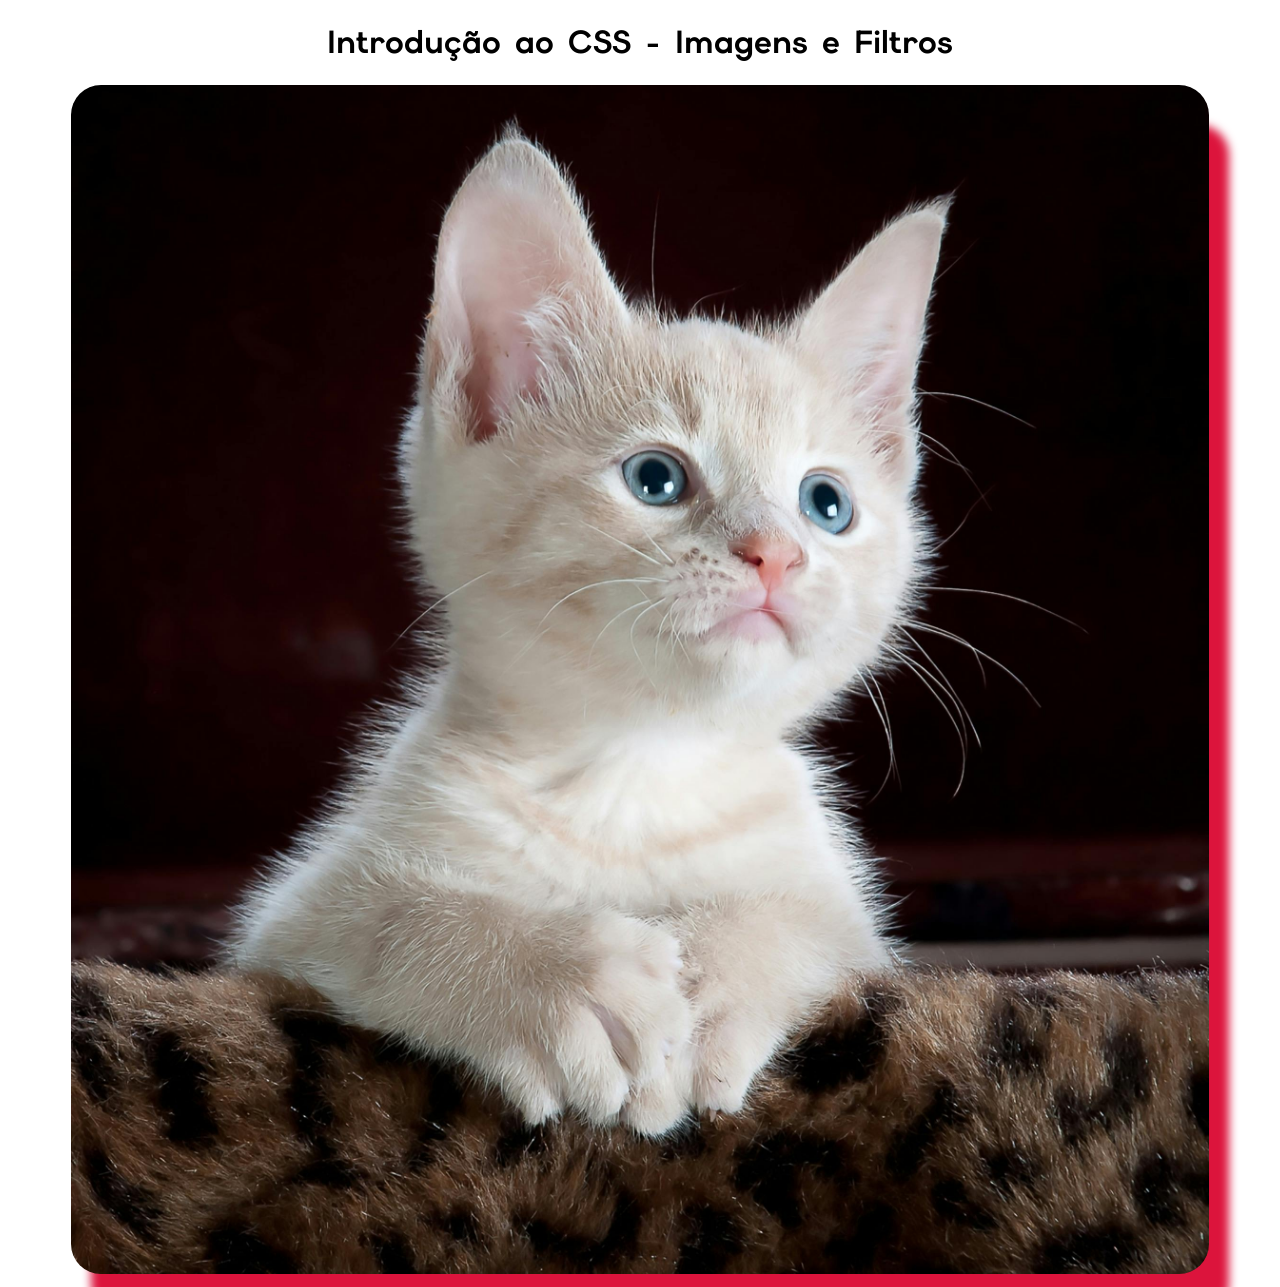
==== commit 5c0cd053: "imagens_filtros" ====
--- a/index.html
+++ b/index.html
@@ -1,6 +1,11 @@
 <!DOCTYPE html>
 <html lang="pt-BR">
 <head>
+<!--   Linkando o Google Fonts -->
+  <link rel="preconnect" href="https://fonts.googleapis.com">
+  <link rel="preconnect" href="https://fonts.gstatic.com" crossorigin>
+  <link href="https://fonts.googleapis.com/css2?family=Elms+Sans:ital,wght@0,100..900;1,100..900&display=swap" rel="stylesheet">
+
   <meta charset="UTF-8">
   <meta name="viewport" content="width=device-width, initial-scale=1.0">
   <title>Introdução CSS</title>
@@ -9,27 +14,9 @@
 </head>
 <body>
 
-  <h1>Introdução ao CSS - Lista</h1>
+  <h1>Introdução ao CSS - Imagens e Filtros</h1>
 
-<!-- Lista ordenada -->
-
-  <ol>
-    <li>Item 1</li>
-    <li>Item 2</li>
-    <li>Item 3</li>
-    <li>Item 4</li>
-    <li>Item 5</li>
-  </ol>
-
-<!-- Lista Não ordenada -->
-
-  <ul>
-    <li>Item 1</li>
-    <li>Item 2</li>
-    <li>Item 3</li>
-    <li>Item 4</li>
-    <li>Item 5</li>
-  </ul>
+  <img src="./assets/images/gatinho.jpg" alt="Foto de Gatinho">
 
 </body>
 </html>
--- a/assets/css/styles.css
+++ b/assets/css/styles.css
@@ -1,11 +1,17 @@
 body {
-  font-family:Arial, Helvetica, sans-serif
+  font-family: "Elms Sans", sans-serif;
+  text-align: center;
 }
 
-ol {
-  list-style: lower-alpha;
-}
-
-ul {
-  list-style:square;
+img {
+  width: 90%;
+  border-radius: 30px;
+  filter: drop-shadow(20px 40px 5px #dc143c);
+/*   border-radius: 15px 30px 90px 90px; */
+/*   filter: blur(2px); */
+/*   filter: brightness(250%); */
+/*   filter: opacity(55%); */
+/*   filter: saturate(75%); */
+/*   filter: contrast(180%); */
+/*   filter: grayscale(30%); */
 }
